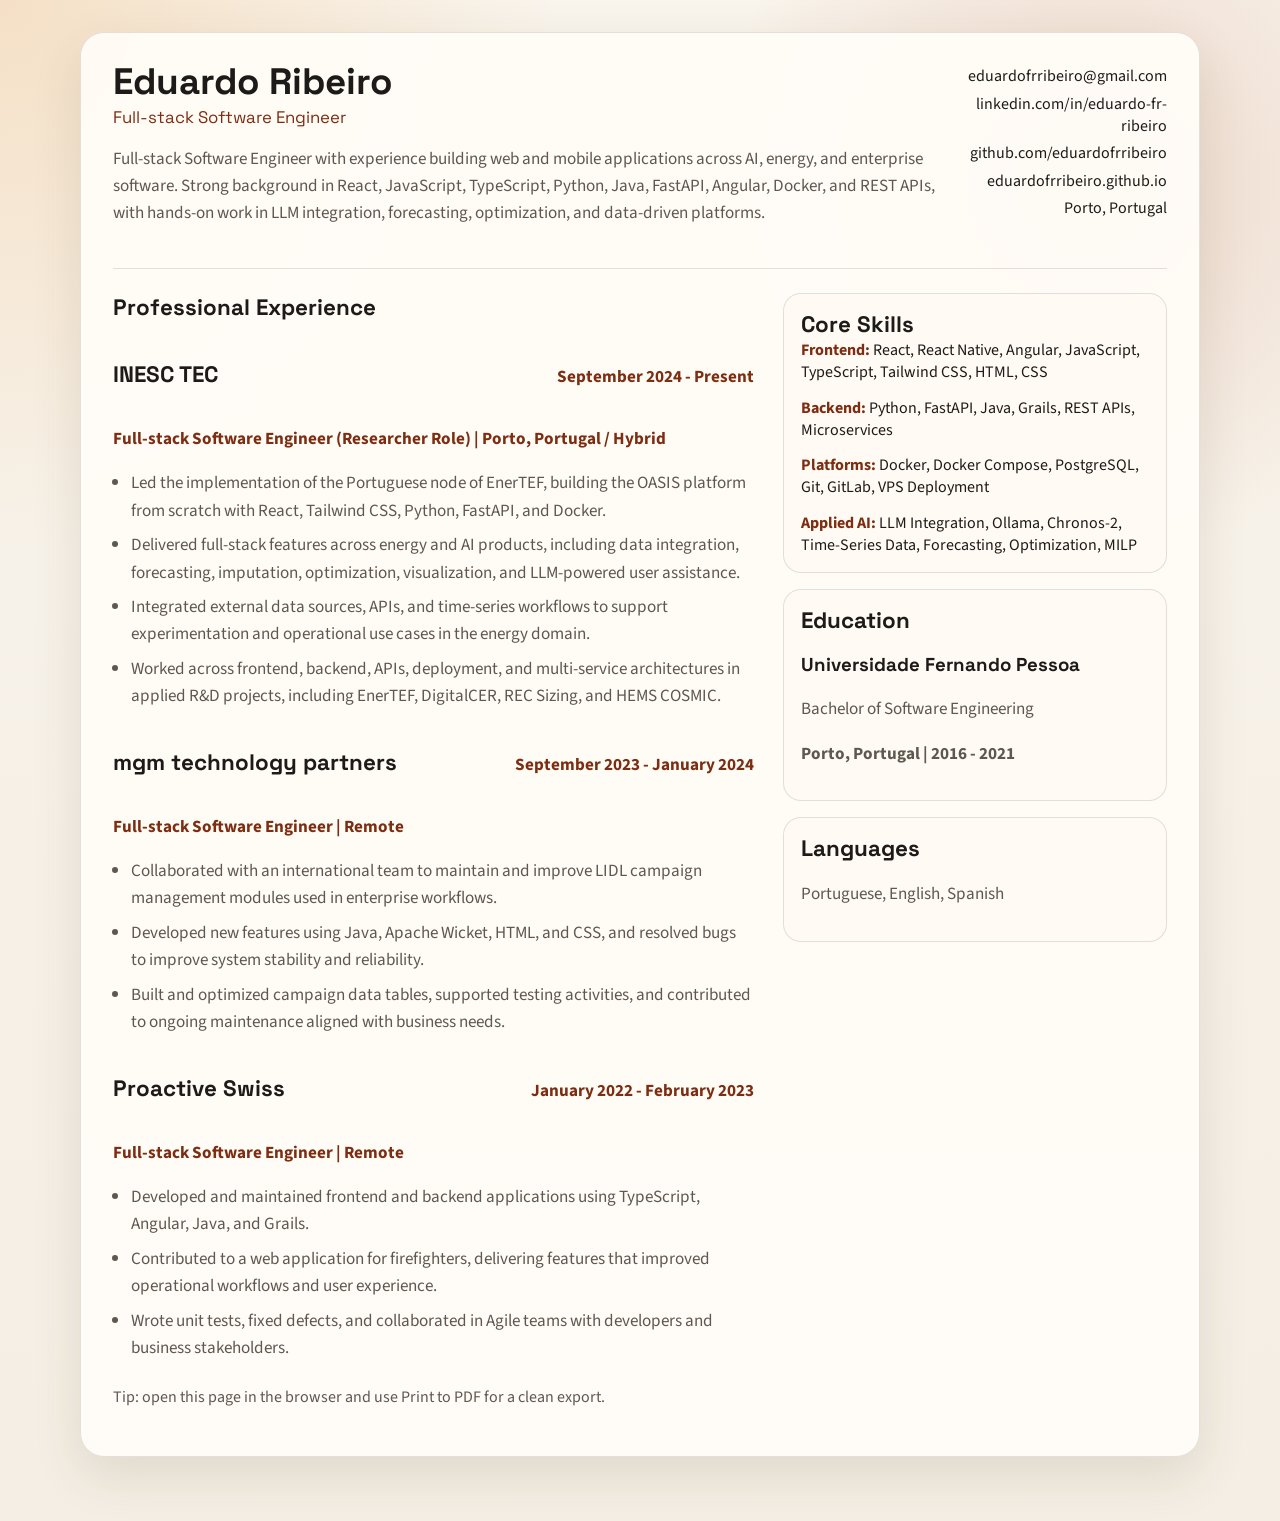
==== cv.html @ a7515d18 "Upgrade portfolio with case studies and printable CV" ====
<!DOCTYPE html>
<html lang="en">
<head>
  <meta charset="UTF-8">
  <meta name="viewport" content="width=device-width, initial-scale=1.0">
  <title>Eduardo Ribeiro | CV</title>
  <meta name="description" content="Printable CV of Eduardo Ribeiro.">
  <link rel="preconnect" href="https://fonts.googleapis.com">
  <link rel="preconnect" href="https://fonts.gstatic.com" crossorigin>
  <link href="https://fonts.googleapis.com/css2?family=Space+Grotesk:wght@400;500;700&family=Source+Sans+3:wght@400;600;700&display=swap" rel="stylesheet">
  <link rel="stylesheet" href="styles.css">
</head>
<body>
  <main class="cv-page">
    <section class="cv-sheet">
      <header class="cv-header">
        <div>
          <h1 class="cv-name">Eduardo Ribeiro</h1>
          <p class="cv-role">Full-stack Software Engineer</p>
          <p class="cv-summary">
            Full-stack Software Engineer with experience building web and mobile applications across AI, energy, and enterprise software.
            Strong background in React, JavaScript, TypeScript, Python, Java, FastAPI, Angular, Docker, and REST APIs, with hands-on
            work in LLM integration, forecasting, optimization, and data-driven platforms.
          </p>
        </div>
        <div class="cv-contact">
          <a href="mailto:eduardofrribeiro@gmail.com">eduardofrribeiro@gmail.com</a>
          <a href="https://www.linkedin.com/in/eduardo-fr-ribeiro">linkedin.com/in/eduardo-fr-ribeiro</a>
          <a href="https://github.com/eduardofrribeiro">github.com/eduardofrribeiro</a>
          <a href="https://eduardofrribeiro.github.io">eduardofrribeiro.github.io</a>
          <span>Porto, Portugal</span>
        </div>
      </header>

      <section class="cv-section cv-grid">
        <div>
          <article class="cv-item">
            <div class="cv-item-title-row">
              <h2>Professional Experience</h2>
            </div>
          </article>

          <article class="cv-item">
            <div class="cv-item-title-row">
              <h3>INESC TEC</h3>
              <p class="cv-meta">September 2024 - Present</p>
            </div>
            <p class="cv-meta">Full-stack Software Engineer (Researcher Role) | Porto, Portugal / Hybrid</p>
            <ul>
              <li>Led the implementation of the Portuguese node of EnerTEF, building the OASIS platform from scratch with React, Tailwind CSS, Python, FastAPI, and Docker.</li>
              <li>Delivered full-stack features across energy and AI products, including data integration, forecasting, imputation, optimization, visualization, and LLM-powered user assistance.</li>
              <li>Integrated external data sources, APIs, and time-series workflows to support experimentation and operational use cases in the energy domain.</li>
              <li>Worked across frontend, backend, APIs, deployment, and multi-service architectures in applied R&amp;D projects, including EnerTEF, DigitalCER, REC Sizing, and HEMS COSMIC.</li>
            </ul>
          </article>

          <article class="cv-item">
            <div class="cv-item-title-row">
              <h3>mgm technology partners</h3>
              <p class="cv-meta">September 2023 - January 2024</p>
            </div>
            <p class="cv-meta">Full-stack Software Engineer | Remote</p>
            <ul>
              <li>Collaborated with an international team to maintain and improve LIDL campaign management modules used in enterprise workflows.</li>
              <li>Developed new features using Java, Apache Wicket, HTML, and CSS, and resolved bugs to improve system stability and reliability.</li>
              <li>Built and optimized campaign data tables, supported testing activities, and contributed to ongoing maintenance aligned with business needs.</li>
            </ul>
          </article>

          <article class="cv-item">
            <div class="cv-item-title-row">
              <h3>Proactive Swiss</h3>
              <p class="cv-meta">January 2022 - February 2023</p>
            </div>
            <p class="cv-meta">Full-stack Software Engineer | Remote</p>
            <ul>
              <li>Developed and maintained frontend and backend applications using TypeScript, Angular, Java, and Grails.</li>
              <li>Contributed to a web application for firefighters, delivering features that improved operational workflows and user experience.</li>
              <li>Wrote unit tests, fixed defects, and collaborated in Agile teams with developers and business stakeholders.</li>
            </ul>
          </article>
        </div>

        <aside>
          <div class="cv-side-card">
            <h2>Core Skills</h2>
            <ul class="cv-skill-list">
              <li><strong>Frontend:</strong> React, React Native, Angular, JavaScript, TypeScript, Tailwind CSS, HTML, CSS</li>
              <li><strong>Backend:</strong> Python, FastAPI, Java, Grails, REST APIs, Microservices</li>
              <li><strong>Platforms:</strong> Docker, Docker Compose, PostgreSQL, Git, GitLab, VPS Deployment</li>
              <li><strong>Applied AI:</strong> LLM Integration, Ollama, Chronos-2, Time-Series Data, Forecasting, Optimization, MILP</li>
            </ul>
          </div>

          <div class="cv-side-card">
            <h2>Education</h2>
            <div class="cv-block">
              <h3>Universidade Fernando Pessoa</h3>
              <p>Bachelor of Software Engineering</p>
              <p class="cv-meta">Porto, Portugal | 2016 - 2021</p>
            </div>
          </div>

          <div class="cv-side-card">
            <h2>Languages</h2>
            <div class="cv-block">
              <p>Portuguese, English, Spanish</p>
            </div>
          </div>
        </aside>
      </section>

      <p class="cv-print-note">Tip: open this page in the browser and use Print to PDF for a clean export.</p>
    </section>
  </main>
</body>
</html>
---- styles.css ----
:root {
  --bg: #f6f1e8;
  --surface: rgba(255, 255, 255, 0.74);
  --surface-strong: #fffaf3;
  --surface-dark: #211d1a;
  --text: #1d1b19;
  --muted: #5e5850;
  --line: rgba(29, 27, 25, 0.12);
  --accent: #b5542f;
  --accent-dark: #7c2d12;
  --shadow: 0 18px 50px rgba(77, 57, 28, 0.12);
  --radius: 24px;
}

* { box-sizing: border-box; }
html { scroll-behavior: smooth; }
body {
  margin: 0;
  font-family: "Source Sans 3", sans-serif;
  color: var(--text);
  background:
    radial-gradient(circle at top left, rgba(240, 200, 152, 0.45), transparent 28%),
    radial-gradient(circle at 85% 12%, rgba(181, 84, 47, 0.18), transparent 22%),
    linear-gradient(180deg, #f9f4ec 0%, #f4eee4 100%);
}

a {
  color: inherit;
  text-decoration: none;
}

.hero,
.section,
.cv-page {
  width: min(1120px, calc(100% - 2rem));
  margin: 0 auto;
}

.hero {
  min-height: 100vh;
  padding: 1.25rem 0 4rem;
  display: flex;
  flex-direction: column;
}

.topbar {
  display: flex;
  justify-content: space-between;
  align-items: center;
  gap: 1rem;
  padding: 0.75rem 0;
}

.brand,
.nav-links a,
.button,
h1,
h2,
h3,
h4,
.cv-name,
.cv-role {
  font-family: "Space Grotesk", sans-serif;
}

.brand {
  font-weight: 700;
  font-size: 1.05rem;
}

.nav-links {
  display: flex;
  gap: 1.25rem;
  color: var(--muted);
}

.hero-content {
  margin: auto 0;
  max-width: 820px;
  padding: 4rem 0 2rem;
}

.eyebrow {
  margin: 0 0 0.75rem;
  font-size: 0.88rem;
  letter-spacing: 0.18em;
  text-transform: uppercase;
  color: var(--accent-dark);
  font-weight: 700;
}

h1 {
  margin: 0;
  font-size: clamp(3rem, 7vw, 5.7rem);
  line-height: 0.95;
  max-width: 12ch;
}

.intro,
.section-heading p,
.case-copy p,
.case-copy li,
.timeline p,
.story-panel p,
.cv-summary,
.cv-item li,
.cv-meta,
.cv-block p {
  color: var(--muted);
  font-size: 1.07rem;
  line-height: 1.6;
}

.intro {
  margin: 1.4rem 0 0;
  max-width: 60ch;
}

.hero-actions {
  display: flex;
  gap: 0.9rem;
  margin-top: 1.8rem;
  flex-wrap: wrap;
}

.button {
  display: inline-flex;
  align-items: center;
  justify-content: center;
  min-height: 48px;
  padding: 0 1.25rem;
  border-radius: 999px;
  font-weight: 700;
  transition: transform 180ms ease, background-color 180ms ease, color 180ms ease;
}

.button:hover { transform: translateY(-1px); }
.button.primary { background: var(--accent); color: #fff; }
.button.secondary { border: 1px solid rgba(124, 45, 18, 0.18); background: rgba(255, 250, 243, 0.72); }

.quick-facts {
  list-style: none;
  padding: 0;
  margin: 1.8rem 0 0;
  display: grid;
  gap: 0.6rem;
}

.quick-facts li {
  width: fit-content;
  padding: 0.55rem 0.9rem;
  border-radius: 999px;
  background: rgba(255, 250, 243, 0.8);
  border: 1px solid rgba(124, 45, 18, 0.09);
}

.section { padding: 2rem 0 4rem; }
.section-heading { margin-bottom: 2rem; }
.section-heading.narrow { max-width: 740px; }

h2 {
  margin: 0;
  font-size: clamp(2rem, 3vw, 3rem);
}

.case-study-list {
  display: grid;
  gap: 1.25rem;
}

.case-study,
.timeline article,
.story-panel,
.skills-panel,
.contact-card,
.cv-sheet {
  border: 1px solid var(--line);
  border-radius: var(--radius);
  background: var(--surface);
  box-shadow: var(--shadow);
}

.case-study {
  display: grid;
  grid-template-columns: 1.2fr 0.8fr;
  gap: 1.25rem;
  padding: 1.4rem;
  backdrop-filter: blur(10px);
}

.feature-case {
  background: linear-gradient(135deg, rgba(181, 84, 47, 0.08), rgba(255, 250, 243, 0.9)), var(--surface-strong);
}

.split-pair {
  grid-template-columns: 1fr 1fr;
}

.case-copy h3,
.timeline h3,
.skills-panel h3,
.cv-section h2,
.cv-item h3 {
  margin: 0;
  font-size: 1.4rem;
}

.case-copy h4 {
  margin: 0 0 0.35rem;
  font-size: 1rem;
}

.card-tag {
  display: inline-block;
  margin-bottom: 0.9rem;
  padding: 0.35rem 0.65rem;
  border-radius: 999px;
  background: rgba(181, 84, 47, 0.12);
  color: var(--accent-dark);
  font-size: 0.85rem;
  font-weight: 700;
}

.meta,
.timeline-date,
.visual-label,
.cv-meta,
.cv-skill-list strong {
  color: var(--accent-dark);
  font-weight: 700;
}

.case-columns {
  display: grid;
  grid-template-columns: 1fr 1fr;
  gap: 1rem;
  margin-top: 1rem;
}

.case-columns.compact {
  margin-bottom: 0.3rem;
}

.outcome-list,
.skills-list,
.cv-item ul,
.cv-skill-list {
  margin: 1rem 0 0;
  padding-left: 1.15rem;
}

.outcome-list li + li,
.skills-list li + li,
.cv-item li + li {
  margin-top: 0.45rem;
}

.case-visual {
  display: grid;
  gap: 1rem;
  align-content: start;
}

.case-visual.single {
  grid-template-rows: 1fr;
}

.visual-frame {
  min-height: 220px;
  padding: 1.2rem;
  border-radius: 20px;
  display: flex;
  flex-direction: column;
  justify-content: flex-end;
  gap: 0.5rem;
  border: 1px dashed rgba(124, 45, 18, 0.22);
}

.visual-frame.warm {
  background: linear-gradient(160deg, rgba(238, 188, 151, 0.55), rgba(255, 250, 243, 0.92));
}

.visual-frame.dark {
  background: linear-gradient(160deg, rgba(33, 29, 26, 0.98), rgba(74, 47, 36, 0.92));
  color: #f8f1e8;
}

.visual-frame.soft {
  background: linear-gradient(160deg, rgba(255, 250, 243, 0.95), rgba(232, 218, 199, 0.85));
}

.visual-frame p,
.visual-frame strong,
.visual-frame span {
  color: inherit;
}

.spotlight { padding-top: 3rem; }
.timeline {
  display: grid;
  grid-template-columns: repeat(3, 1fr);
  gap: 1rem;
}

.timeline article,
.story-panel,
.skills-panel,
.contact-card {
  padding: 1.25rem;
}

.two-column {
  display: grid;
  grid-template-columns: 1.2fr 0.8fr;
  gap: 1rem;
  align-items: start;
}

.skills-list {
  list-style: none;
  padding: 0;
}

.skills-list li {
  padding: 0.7rem 0;
  border-bottom: 1px solid var(--line);
}

.contact-card {
  display: flex;
  gap: 1rem;
  flex-wrap: wrap;
}

.contact-card a {
  min-height: 46px;
  display: inline-flex;
  align-items: center;
  padding: 0 1rem;
  border-radius: 999px;
  background: #fff;
  border: 1px solid var(--line);
}

.cv-page {
  padding: 2rem 0 4rem;
}

.cv-sheet {
  padding: 2rem;
  background: rgba(255, 252, 247, 0.94);
}

.cv-header {
  display: flex;
  justify-content: space-between;
  gap: 1.5rem;
  align-items: flex-start;
  padding-bottom: 1.5rem;
  border-bottom: 1px solid var(--line);
}

.cv-name {
  margin: 0;
  font-size: 2.3rem;
}

.cv-role {
  margin: 0.35rem 0 0;
  color: var(--accent-dark);
  font-size: 1.05rem;
}

.cv-contact {
  display: grid;
  gap: 0.35rem;
  justify-items: end;
  text-align: right;
}

.cv-section {
  padding-top: 1.5rem;
}

.cv-grid {
  display: grid;
  grid-template-columns: 1.5fr 0.9fr;
  gap: 1.8rem;
}

.cv-item + .cv-item {
  margin-top: 1.5rem;
}

.cv-item-title-row {
  display: flex;
  justify-content: space-between;
  gap: 1rem;
  align-items: baseline;
}

.cv-side-card {
  padding: 1rem 1.1rem;
  border-radius: 18px;
  background: rgba(255, 250, 243, 0.85);
  border: 1px solid var(--line);
}

.cv-side-card + .cv-side-card {
  margin-top: 1rem;
}

.cv-skill-list {
  list-style: none;
  padding: 0;
  margin: 0;
}

.cv-skill-list li + li {
  margin-top: 0.85rem;
}

.cv-print-note {
  margin-top: 1.5rem;
  color: var(--muted);
}

@media (max-width: 920px) {
  .case-study,
  .split-pair,
  .timeline,
  .two-column,
  .cv-grid,
  .cv-header {
    grid-template-columns: 1fr;
  }

  .timeline article {
    grid-column: span 1;
  }

  .cv-contact {
    justify-items: start;
    text-align: left;
  }
}

@media (max-width: 640px) {
  .hero {
    min-height: auto;
    padding-bottom: 2.5rem;
  }

  .topbar {
    flex-direction: column;
    align-items: flex-start;
  }

  .nav-links {
    flex-wrap: wrap;
    gap: 0.85rem;
  }

  h1 { max-width: none; }
  .hero-content { padding-top: 2.5rem; }
  .case-columns,
  .cv-item-title-row { grid-template-columns: 1fr; display: grid; }
}

@media print {
  body {
    background: #fff;
  }

  .cv-page {
    width: 100%;
    margin: 0;
    padding: 0;
  }

  .cv-sheet {
    border: none;
    box-shadow: none;
    padding: 0;
  }

  .cv-print-note {
    display: none;
  }
}
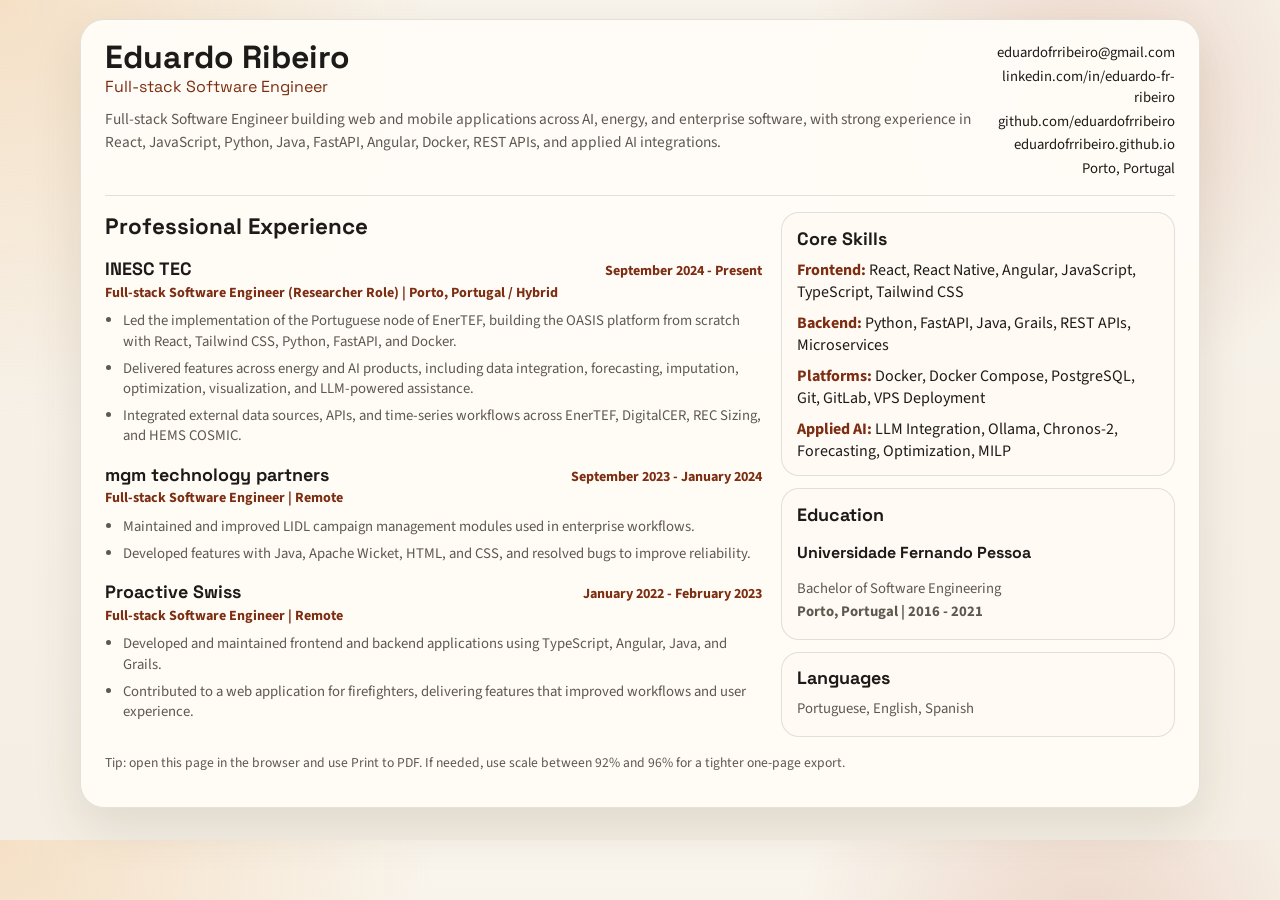
==== commit 5ecc45ca: "Add project screenshots and refine portfolio and CV" ====
--- a/cv.html
+++ b/cv.html
@@ -18,9 +18,7 @@
           <h1 class="cv-name">Eduardo Ribeiro</h1>
           <p class="cv-role">Full-stack Software Engineer</p>
           <p class="cv-summary">
-            Full-stack Software Engineer with experience building web and mobile applications across AI, energy, and enterprise software.
-            Strong background in React, JavaScript, TypeScript, Python, Java, FastAPI, Angular, Docker, and REST APIs, with hands-on
-            work in LLM integration, forecasting, optimization, and data-driven platforms.
+            Full-stack Software Engineer building web and mobile applications across AI, energy, and enterprise software, with strong experience in React, JavaScript, Python, Java, FastAPI, Angular, Docker, REST APIs, and applied AI integrations.
           </p>
         </div>
         <div class="cv-contact">
@@ -48,9 +46,8 @@
             <p class="cv-meta">Full-stack Software Engineer (Researcher Role) | Porto, Portugal / Hybrid</p>
             <ul>
               <li>Led the implementation of the Portuguese node of EnerTEF, building the OASIS platform from scratch with React, Tailwind CSS, Python, FastAPI, and Docker.</li>
-              <li>Delivered full-stack features across energy and AI products, including data integration, forecasting, imputation, optimization, visualization, and LLM-powered user assistance.</li>
-              <li>Integrated external data sources, APIs, and time-series workflows to support experimentation and operational use cases in the energy domain.</li>
-              <li>Worked across frontend, backend, APIs, deployment, and multi-service architectures in applied R&amp;D projects, including EnerTEF, DigitalCER, REC Sizing, and HEMS COSMIC.</li>
+              <li>Delivered features across energy and AI products, including data integration, forecasting, imputation, optimization, visualization, and LLM-powered assistance.</li>
+              <li>Integrated external data sources, APIs, and time-series workflows across EnerTEF, DigitalCER, REC Sizing, and HEMS COSMIC.</li>
             </ul>
           </article>
 
@@ -61,9 +58,8 @@
             </div>
             <p class="cv-meta">Full-stack Software Engineer | Remote</p>
             <ul>
-              <li>Collaborated with an international team to maintain and improve LIDL campaign management modules used in enterprise workflows.</li>
-              <li>Developed new features using Java, Apache Wicket, HTML, and CSS, and resolved bugs to improve system stability and reliability.</li>
-              <li>Built and optimized campaign data tables, supported testing activities, and contributed to ongoing maintenance aligned with business needs.</li>
+              <li>Maintained and improved LIDL campaign management modules used in enterprise workflows.</li>
+              <li>Developed features with Java, Apache Wicket, HTML, and CSS, and resolved bugs to improve reliability.</li>
             </ul>
           </article>
 
@@ -75,8 +71,7 @@
             <p class="cv-meta">Full-stack Software Engineer | Remote</p>
             <ul>
               <li>Developed and maintained frontend and backend applications using TypeScript, Angular, Java, and Grails.</li>
-              <li>Contributed to a web application for firefighters, delivering features that improved operational workflows and user experience.</li>
-              <li>Wrote unit tests, fixed defects, and collaborated in Agile teams with developers and business stakeholders.</li>
+              <li>Contributed to a web application for firefighters, delivering features that improved workflows and user experience.</li>
             </ul>
           </article>
         </div>
@@ -85,10 +80,10 @@
           <div class="cv-side-card">
             <h2>Core Skills</h2>
             <ul class="cv-skill-list">
-              <li><strong>Frontend:</strong> React, React Native, Angular, JavaScript, TypeScript, Tailwind CSS, HTML, CSS</li>
+              <li><strong>Frontend:</strong> React, React Native, Angular, JavaScript, TypeScript, Tailwind CSS</li>
               <li><strong>Backend:</strong> Python, FastAPI, Java, Grails, REST APIs, Microservices</li>
               <li><strong>Platforms:</strong> Docker, Docker Compose, PostgreSQL, Git, GitLab, VPS Deployment</li>
-              <li><strong>Applied AI:</strong> LLM Integration, Ollama, Chronos-2, Time-Series Data, Forecasting, Optimization, MILP</li>
+              <li><strong>Applied AI:</strong> LLM Integration, Ollama, Chronos-2, Forecasting, Optimization, MILP</li>
             </ul>
           </div>
 
@@ -110,7 +105,7 @@
         </aside>
       </section>
 
-      <p class="cv-print-note">Tip: open this page in the browser and use Print to PDF for a clean export.</p>
+      <p class="cv-print-note">Tip: open this page in the browser and use Print to PDF. If needed, use scale between 92% and 96% for a tighter one-page export.</p>
     </section>
   </main>
 </body>
--- a/styles.css
+++ b/styles.css
@@ -1,8 +1,7 @@
-:root {
+ :root {
   --bg: #f6f1e8;
   --surface: rgba(255, 255, 255, 0.74);
   --surface-strong: #fffaf3;
-  --surface-dark: #211d1a;
   --text: #1d1b19;
   --muted: #5e5850;
   --line: rgba(29, 27, 25, 0.12);
@@ -24,10 +23,7 @@
     linear-gradient(180deg, #f9f4ec 0%, #f4eee4 100%);
 }
 
-a {
-  color: inherit;
-  text-decoration: none;
-}
+a { color: inherit; text-decoration: none; }
 
 .hero,
 .section,
@@ -63,16 +59,8 @@
   font-family: "Space Grotesk", sans-serif;
 }
 
-.brand {
-  font-weight: 700;
-  font-size: 1.05rem;
-}
-
-.nav-links {
-  display: flex;
-  gap: 1.25rem;
-  color: var(--muted);
-}
+.brand { font-weight: 700; font-size: 1.05rem; }
+.nav-links { display: flex; gap: 1.25rem; color: var(--muted); }
 
 .hero-content {
   margin: auto 0;
@@ -105,16 +93,14 @@
 .cv-summary,
 .cv-item li,
 .cv-meta,
-.cv-block p {
+.cv-block p,
+figcaption {
   color: var(--muted);
-  font-size: 1.07rem;
-  line-height: 1.6;
-}
-
-.intro {
-  margin: 1.4rem 0 0;
-  max-width: 60ch;
-}
+  font-size: 1.03rem;
+  line-height: 1.55;
+}
+
+.intro { margin: 1.4rem 0 0; max-width: 60ch; }
 
 .hero-actions {
   display: flex;
@@ -158,15 +144,9 @@
 .section-heading { margin-bottom: 2rem; }
 .section-heading.narrow { max-width: 740px; }
 
-h2 {
-  margin: 0;
-  font-size: clamp(2rem, 3vw, 3rem);
-}
-
-.case-study-list {
-  display: grid;
-  gap: 1.25rem;
-}
+h2 { margin: 0; font-size: clamp(2rem, 3vw, 3rem); }
+
+.case-study-list { display: grid; gap: 1.25rem; }
 
 .case-study,
 .timeline article,
@@ -189,12 +169,11 @@
 }
 
 .feature-case {
-  background: linear-gradient(135deg, rgba(181, 84, 47, 0.08), rgba(255, 250, 243, 0.9)), var(--surface-strong);
-}
-
-.split-pair {
-  grid-template-columns: 1fr 1fr;
-}
+  background: linear-gradient(135deg, rgba(181, 84, 47, 0.08), rgba(255, 250, 243, 0.9)), #fffaf3;
+}
+
+.split-pair { grid-template-columns: 1fr 1fr; }
+.project-pair { align-items: start; }
 
 .case-copy h3,
 .timeline h3,
@@ -205,10 +184,7 @@
   font-size: 1.4rem;
 }
 
-.case-copy h4 {
-  margin: 0 0 0.35rem;
-  font-size: 1rem;
-}
+.case-copy h4 { margin: 0 0 0.35rem; font-size: 1rem; }
 
 .card-tag {
   display: inline-block;
@@ -223,7 +199,6 @@
 
 .meta,
 .timeline-date,
-.visual-label,
 .cv-meta,
 .cv-skill-list strong {
   color: var(--accent-dark);
@@ -235,10 +210,6 @@
   grid-template-columns: 1fr 1fr;
   gap: 1rem;
   margin-top: 1rem;
-}
-
-.case-columns.compact {
-  margin-bottom: 0.3rem;
 }
 
 .outcome-list,
@@ -251,63 +222,42 @@
 
 .outcome-list li + li,
 .skills-list li + li,
-.cv-item li + li {
-  margin-top: 0.45rem;
-}
-
-.case-visual {
-  display: grid;
-  gap: 1rem;
-  align-content: start;
-}
-
-.case-visual.single {
-  grid-template-rows: 1fr;
-}
-
-.visual-frame {
-  min-height: 220px;
-  padding: 1.2rem;
+.cv-item li + li { margin-top: 0.42rem; }
+.case-visual { display: grid; gap: 1rem; align-content: start; }
+.with-image { display: grid; gap: 1rem; }
+.mobile-showcase { grid-template-columns: 1fr 220px; align-items: start; }
+
+.image-card {
+  margin: 0;
   border-radius: 20px;
-  display: flex;
-  flex-direction: column;
-  justify-content: flex-end;
-  gap: 0.5rem;
-  border: 1px dashed rgba(124, 45, 18, 0.22);
-}
-
-.visual-frame.warm {
-  background: linear-gradient(160deg, rgba(238, 188, 151, 0.55), rgba(255, 250, 243, 0.92));
-}
-
-.visual-frame.dark {
-  background: linear-gradient(160deg, rgba(33, 29, 26, 0.98), rgba(74, 47, 36, 0.92));
-  color: #f8f1e8;
-}
-
-.visual-frame.soft {
-  background: linear-gradient(160deg, rgba(255, 250, 243, 0.95), rgba(232, 218, 199, 0.85));
-}
-
-.visual-frame p,
-.visual-frame strong,
-.visual-frame span {
-  color: inherit;
-}
+  overflow: hidden;
+  background: rgba(255, 250, 243, 0.9);
+  border: 1px solid rgba(124, 45, 18, 0.14);
+}
+
+.image-card img {
+  display: block;
+  width: 100%;
+  height: 100%;
+  object-fit: cover;
+}
+
+.image-card figcaption {
+  padding: 0.85rem 1rem 1rem;
+  font-size: 0.95rem;
+}
+
+.image-card.wide img { aspect-ratio: 16 / 9; }
+.image-card.mid img { aspect-ratio: 16 / 9; }
+.image-card.tall img { aspect-ratio: 16 / 9; }
+.image-card.phone-shot img { aspect-ratio: 9 / 16; object-fit: contain; background: linear-gradient(180deg, #f6f1e8, #ffffff); }
 
 .spotlight { padding-top: 3rem; }
-.timeline {
-  display: grid;
-  grid-template-columns: repeat(3, 1fr);
-  gap: 1rem;
-}
-
+.timeline { display: grid; grid-template-columns: repeat(3, 1fr); gap: 1rem; }
 .timeline article,
 .story-panel,
 .skills-panel,
-.contact-card {
-  padding: 1.25rem;
-}
+.contact-card { padding: 1.25rem; }
 
 .two-column {
   display: grid;
@@ -316,15 +266,8 @@
   align-items: start;
 }
 
-.skills-list {
-  list-style: none;
-  padding: 0;
-}
-
-.skills-list li {
-  padding: 0.7rem 0;
-  border-bottom: 1px solid var(--line);
-}
+.skills-list { list-style: none; padding: 0; }
+.skills-list li { padding: 0.7rem 0; border-bottom: 1px solid var(--line); }
 
 .contact-card {
   display: flex;
@@ -342,55 +285,36 @@
   border: 1px solid var(--line);
 }
 
-.cv-page {
-  padding: 2rem 0 4rem;
-}
-
+.cv-page { padding: 1.2rem 0 2rem; }
 .cv-sheet {
-  padding: 2rem;
-  background: rgba(255, 252, 247, 0.94);
+  padding: 1.35rem 1.5rem;
+  background: rgba(255, 252, 247, 0.96);
 }
 
 .cv-header {
   display: flex;
   justify-content: space-between;
-  gap: 1.5rem;
+  gap: 1.2rem;
   align-items: flex-start;
-  padding-bottom: 1.5rem;
+  padding-bottom: 1rem;
   border-bottom: 1px solid var(--line);
 }
 
-.cv-name {
-  margin: 0;
-  font-size: 2.3rem;
-}
-
-.cv-role {
-  margin: 0.35rem 0 0;
-  color: var(--accent-dark);
-  font-size: 1.05rem;
-}
+.cv-name { margin: 0; font-size: 2rem; }
+.cv-role { margin: 0.25rem 0 0; color: var(--accent-dark); font-size: 1rem; }
+.cv-summary { margin: 0.7rem 0 0; font-size: 0.96rem; line-height: 1.45; }
 
 .cv-contact {
   display: grid;
-  gap: 0.35rem;
+  gap: 0.18rem;
   justify-items: end;
   text-align: right;
-}
-
-.cv-section {
-  padding-top: 1.5rem;
-}
-
-.cv-grid {
-  display: grid;
-  grid-template-columns: 1.5fr 0.9fr;
-  gap: 1.8rem;
-}
-
-.cv-item + .cv-item {
-  margin-top: 1.5rem;
-}
+  font-size: 0.92rem;
+}
+
+.cv-section { padding-top: 1rem; }
+.cv-grid { display: grid; grid-template-columns: 1.5fr 0.9fr; gap: 1.2rem; }
+.cv-item + .cv-item { margin-top: 1rem; }
 
 .cv-item-title-row {
   display: flex;
@@ -399,31 +323,25 @@
   align-items: baseline;
 }
 
+.cv-item h3 { font-size: 1.12rem; }
+.cv-meta { margin: 0.15rem 0 0; font-size: 0.88rem; line-height: 1.35; }
+.cv-item ul { margin-top: 0.55rem; }
+.cv-item li { font-size: 0.92rem; line-height: 1.38; }
+
 .cv-side-card {
-  padding: 1rem 1.1rem;
+  padding: 0.85rem 0.95rem;
   border-radius: 18px;
-  background: rgba(255, 250, 243, 0.85);
+  background: rgba(255, 250, 243, 0.88);
   border: 1px solid var(--line);
 }
 
-.cv-side-card + .cv-side-card {
-  margin-top: 1rem;
-}
-
-.cv-skill-list {
-  list-style: none;
-  padding: 0;
-  margin: 0;
-}
-
-.cv-skill-list li + li {
-  margin-top: 0.85rem;
-}
-
-.cv-print-note {
-  margin-top: 1.5rem;
-  color: var(--muted);
-}
+.cv-side-card + .cv-side-card { margin-top: 0.75rem; }
+.cv-side-card h2 { font-size: 1.12rem; margin-bottom: 0.6rem; }
+.cv-skill-list { list-style: none; padding: 0; margin: 0; }
+.cv-skill-list li + li { margin-top: 0.55rem; }
+.cv-block h3 { font-size: 1rem; }
+.cv-block p { margin: 0.2rem 0; font-size: 0.92rem; line-height: 1.35; }
+.cv-print-note { margin-top: 1rem; color: var(--muted); font-size: 0.85rem; }
 
 @media (max-width: 920px) {
   .case-study,
@@ -431,36 +349,18 @@
   .timeline,
   .two-column,
   .cv-grid,
-  .cv-header {
+  .cv-header,
+  .mobile-showcase {
     grid-template-columns: 1fr;
   }
 
-  .timeline article {
-    grid-column: span 1;
-  }
-
-  .cv-contact {
-    justify-items: start;
-    text-align: left;
-  }
+  .cv-contact { justify-items: start; text-align: left; }
 }
 
 @media (max-width: 640px) {
-  .hero {
-    min-height: auto;
-    padding-bottom: 2.5rem;
-  }
-
-  .topbar {
-    flex-direction: column;
-    align-items: flex-start;
-  }
-
-  .nav-links {
-    flex-wrap: wrap;
-    gap: 0.85rem;
-  }
-
+  .hero { min-height: auto; padding-bottom: 2.5rem; }
+  .topbar { flex-direction: column; align-items: flex-start; }
+  .nav-links { flex-wrap: wrap; gap: 0.85rem; }
   h1 { max-width: none; }
   .hero-content { padding-top: 2.5rem; }
   .case-columns,
@@ -468,23 +368,10 @@
 }
 
 @media print {
-  body {
-    background: #fff;
-  }
-
-  .cv-page {
-    width: 100%;
-    margin: 0;
-    padding: 0;
-  }
-
-  .cv-sheet {
-    border: none;
-    box-shadow: none;
-    padding: 0;
-  }
-
-  .cv-print-note {
-    display: none;
-  }
-}
+  body { background: #fff; }
+  .cv-page { width: 100%; margin: 0; padding: 0; }
+  .cv-sheet { border: none; box-shadow: none; padding: 0; }
+  .cv-print-note { display: none; }
+  .cv-summary { font-size: 0.9rem; }
+  .cv-item li { font-size: 0.86rem; }
+}
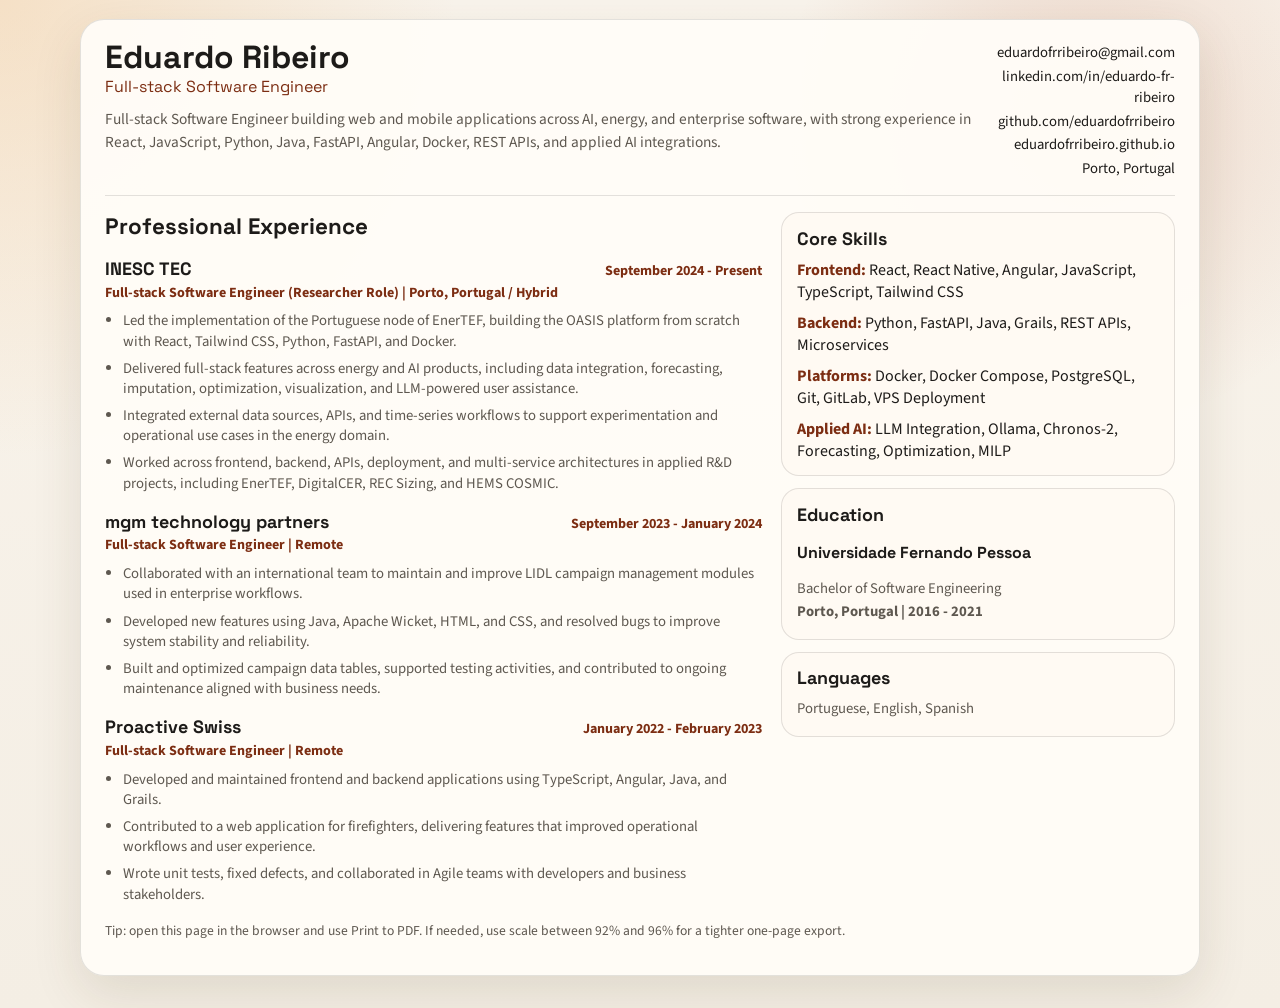
==== commit 934fb8cc: "Refine CV content for clarity and detail" ====
--- a/cv.html
+++ b/cv.html
@@ -46,8 +46,9 @@
             <p class="cv-meta">Full-stack Software Engineer (Researcher Role) | Porto, Portugal / Hybrid</p>
             <ul>
               <li>Led the implementation of the Portuguese node of EnerTEF, building the OASIS platform from scratch with React, Tailwind CSS, Python, FastAPI, and Docker.</li>
-              <li>Delivered features across energy and AI products, including data integration, forecasting, imputation, optimization, visualization, and LLM-powered assistance.</li>
-              <li>Integrated external data sources, APIs, and time-series workflows across EnerTEF, DigitalCER, REC Sizing, and HEMS COSMIC.</li>
+              <li>Delivered full-stack features across energy and AI products, including data integration, forecasting, imputation, optimization, visualization, and LLM-powered user assistance.</li>
+              <li>Integrated external data sources, APIs, and time-series workflows to support experimentation and operational use cases in the energy domain.</li>
+              <li>Worked across frontend, backend, APIs, deployment, and multi-service architectures in applied R&D projects, including EnerTEF, DigitalCER, REC Sizing, and HEMS COSMIC.</li>
             </ul>
           </article>
 
@@ -58,8 +59,9 @@
             </div>
             <p class="cv-meta">Full-stack Software Engineer | Remote</p>
             <ul>
-              <li>Maintained and improved LIDL campaign management modules used in enterprise workflows.</li>
-              <li>Developed features with Java, Apache Wicket, HTML, and CSS, and resolved bugs to improve reliability.</li>
+              <li>Collaborated with an international team to maintain and improve LIDL campaign management modules used in enterprise workflows.</li>
+              <li>Developed new features using Java, Apache Wicket, HTML, and CSS, and resolved bugs to improve system stability and reliability.</li>
+              <li>Built and optimized campaign data tables, supported testing activities, and contributed to ongoing maintenance aligned with business needs.</li>
             </ul>
           </article>
 
@@ -71,7 +73,8 @@
             <p class="cv-meta">Full-stack Software Engineer | Remote</p>
             <ul>
               <li>Developed and maintained frontend and backend applications using TypeScript, Angular, Java, and Grails.</li>
-              <li>Contributed to a web application for firefighters, delivering features that improved workflows and user experience.</li>
+              <li>Contributed to a web application for firefighters, delivering features that improved operational workflows and user experience.</li>
+              <li>Wrote unit tests, fixed defects, and collaborated in Agile teams with developers and business stakeholders.</li>
             </ul>
           </article>
         </div>
--- a/styles.css
+++ b/styles.css
@@ -13,6 +13,12 @@
 
 * { box-sizing: border-box; }
 html { scroll-behavior: smooth; }
+html, body {
+  width: 100%;
+  max-width: 100%;
+  overflow-x: clip;
+}
+
 body {
   margin: 0;
   font-family: "Source Sans 3", sans-serif;
@@ -28,7 +34,8 @@
 .hero,
 .section,
 .cv-page {
-  width: min(1120px, calc(100% - 2rem));
+  width: min(1120px, calc(100vw - 2rem));
+  max-width: calc(100vw - 2rem);
   margin: 0 auto;
 }
 
@@ -162,18 +169,26 @@
 
 .case-study {
   display: grid;
-  grid-template-columns: 1.2fr 0.8fr;
-  gap: 1.25rem;
-  padding: 1.4rem;
+  grid-template-columns: minmax(0, 1fr) minmax(0, 0.92fr);
+  gap: 1.1rem;
+  padding: 1.25rem;
   backdrop-filter: blur(10px);
+  overflow: clip;
+  isolation: isolate;
 }
 
 .feature-case {
   background: linear-gradient(135deg, rgba(181, 84, 47, 0.08), rgba(255, 250, 243, 0.9)), #fffaf3;
 }
 
-.split-pair { grid-template-columns: 1fr 1fr; }
+.split-pair { grid-template-columns: repeat(2, minmax(0, 1fr)); overflow: clip; }
 .project-pair { align-items: start; }
+
+.case-copy,
+.case-visual,
+.image-card {
+  min-width: 0;
+}
 
 .case-copy h3,
 .timeline h3,
@@ -223,34 +238,158 @@
 .outcome-list li + li,
 .skills-list li + li,
 .cv-item li + li { margin-top: 0.42rem; }
-.case-visual { display: grid; gap: 1rem; align-content: start; }
-.with-image { display: grid; gap: 1rem; }
-.mobile-showcase { grid-template-columns: 1fr 220px; align-items: start; }
+.case-visual { display: grid; gap: 1rem; align-content: start; min-width: 0; }
+.with-image { display: grid; gap: 1rem; min-width: 0; }
+.mobile-showcase { grid-template-columns: minmax(0, 1fr) 190px; align-items: start; }
+.polished-case {
+  grid-template-columns: 1fr;
+  background: linear-gradient(180deg, rgba(255, 252, 247, 0.96), rgba(255, 248, 240, 0.86));
+}
+.rec-case {
+  min-height: 760px;
+}
+
+
+.polished-copy {
+  grid-template-columns: minmax(0, 1fr) minmax(320px, 0.88fr);
+  gap: 1.25rem;
+  align-items: start;
+}
+
+.mobile-case {
+  grid-template-columns: 1fr;
+  background: linear-gradient(180deg, rgba(255, 252, 247, 0.96), rgba(247, 244, 239, 0.9));
+}
+
+.mobile-polish {
+  grid-template-columns: minmax(0, 1fr) 220px;
+  gap: 1.4rem;
+  align-items: start;
+}
+
+.dual-shot-stack {
+  display: grid;
+  grid-template-columns: 1fr;
+  gap: 1rem;
+  align-items: start;
+}
+
+.widescreen-shot {
+  max-width: 100%;
+  align-self: start;
+}
+
+.widescreen-shot img {
+  aspect-ratio: 16 / 9;
+}
+
+.elevated-shot {
+  transform: translateY(4px);
+}
+
+.premium-phone {
+  max-width: 260px;
+  justify-self: start;
+  align-self: stretch;
+  margin-left: -0.15rem;
+  background: linear-gradient(180deg, rgba(255,255,255,0.98), rgba(248, 242, 234, 0.95));
+}
+
+
 
 .image-card {
   margin: 0;
+  width: 100%;
+  max-width: 100%;
   border-radius: 20px;
   overflow: hidden;
   background: rgba(255, 250, 243, 0.9);
   border: 1px solid rgba(124, 45, 18, 0.14);
+  box-shadow: 0 18px 42px rgba(73, 48, 22, 0.12);
+  contain: layout paint;
 }
 
 .image-card img {
   display: block;
   width: 100%;
-  height: 100%;
+  max-width: 100%;
+  height: auto;
   object-fit: cover;
+  vertical-align: middle;
 }
 
 .image-card figcaption {
-  padding: 0.85rem 1rem 1rem;
-  font-size: 0.95rem;
-}
-
+  padding: 0.8rem 0.95rem 0.95rem;
+  font-size: 0.9rem;
+}
+.image-card.no-caption figcaption {
+  display: none;
+}
+
+.image-card.no-caption {
+  padding-bottom: 0;
+}
+
+.soft-shot {
+  transform: translateY(18px);
+}
+
+.mobile-polish {
+  grid-template-columns: minmax(0, 1fr) 260px;
+  gap: 1rem;
+  align-items: stretch;
+}
+
+.mobile-polish > div {
+  align-self: center;
+}
+
+
+.image-card.wide { max-width: 100%; }
 .image-card.wide img { aspect-ratio: 16 / 9; }
-.image-card.mid img { aspect-ratio: 16 / 9; }
-.image-card.tall img { aspect-ratio: 16 / 9; }
-.image-card.phone-shot img { aspect-ratio: 9 / 16; object-fit: contain; background: linear-gradient(180deg, #f6f1e8, #ffffff); }
+.image-card.mid { max-width: 100%; }
+.image-card.mid img { aspect-ratio: 16 / 10; }
+.image-card.tall { max-width: min(100%, 480px); }
+.image-card.tall img { aspect-ratio: 16 / 10; }
+.image-card.phone-shot { max-width: 170px; justify-self: center; }
+.image-card.phone-shot img { aspect-ratio: 9 / 16; object-fit: contain; background: linear-gradient(180deg, #f6f1e8, #ffffff); height: 100%; }
+
+.showcase-visual {
+  grid-template-columns: 1fr;
+  max-width: 100%;
+  overflow: clip;
+}
+
+.showcase-visual {
+  gap: 0.75rem;
+}
+
+.showcase-visual .image-card {
+  box-shadow: none;
+  background: rgba(255, 253, 249, 0.96);
+}
+
+.showcase-visual .image-card + .image-card {
+  margin-top: -0.1rem;
+}
+
+.showcase-visual .image-card figcaption {
+  padding-top: 0.7rem;
+}
+
+
+.showcase-visual .image-card.wide {
+  max-width: 100%;
+}
+
+.centered-visual {
+  align-items: center;
+}
+
+.centered-visual .image-card {
+  max-width: 520px;
+  justify-self: center;
+}
 
 .spotlight { padding-top: 3rem; }
 .timeline { display: grid; grid-template-columns: repeat(3, 1fr); gap: 1rem; }
@@ -350,8 +489,19 @@
   .two-column,
   .cv-grid,
   .cv-header,
-  .mobile-showcase {
-    grid-template-columns: 1fr;
+  .mobile-showcase,
+  .case-study {
+    padding: 1rem;
+  }
+
+  .case-visual,
+  .centered-visual .image-card,
+  .image-card.phone-shot,
+  .image-card.tall,
+  .premium-phone {
+    max-width: 100%;
+    justify-self: stretch;
+    margin-left: 0;
   }
 
   .cv-contact { justify-items: start; text-align: left; }
@@ -375,3 +525,4 @@
   .cv-summary { font-size: 0.9rem; }
   .cv-item li { font-size: 0.86rem; }
 }
+
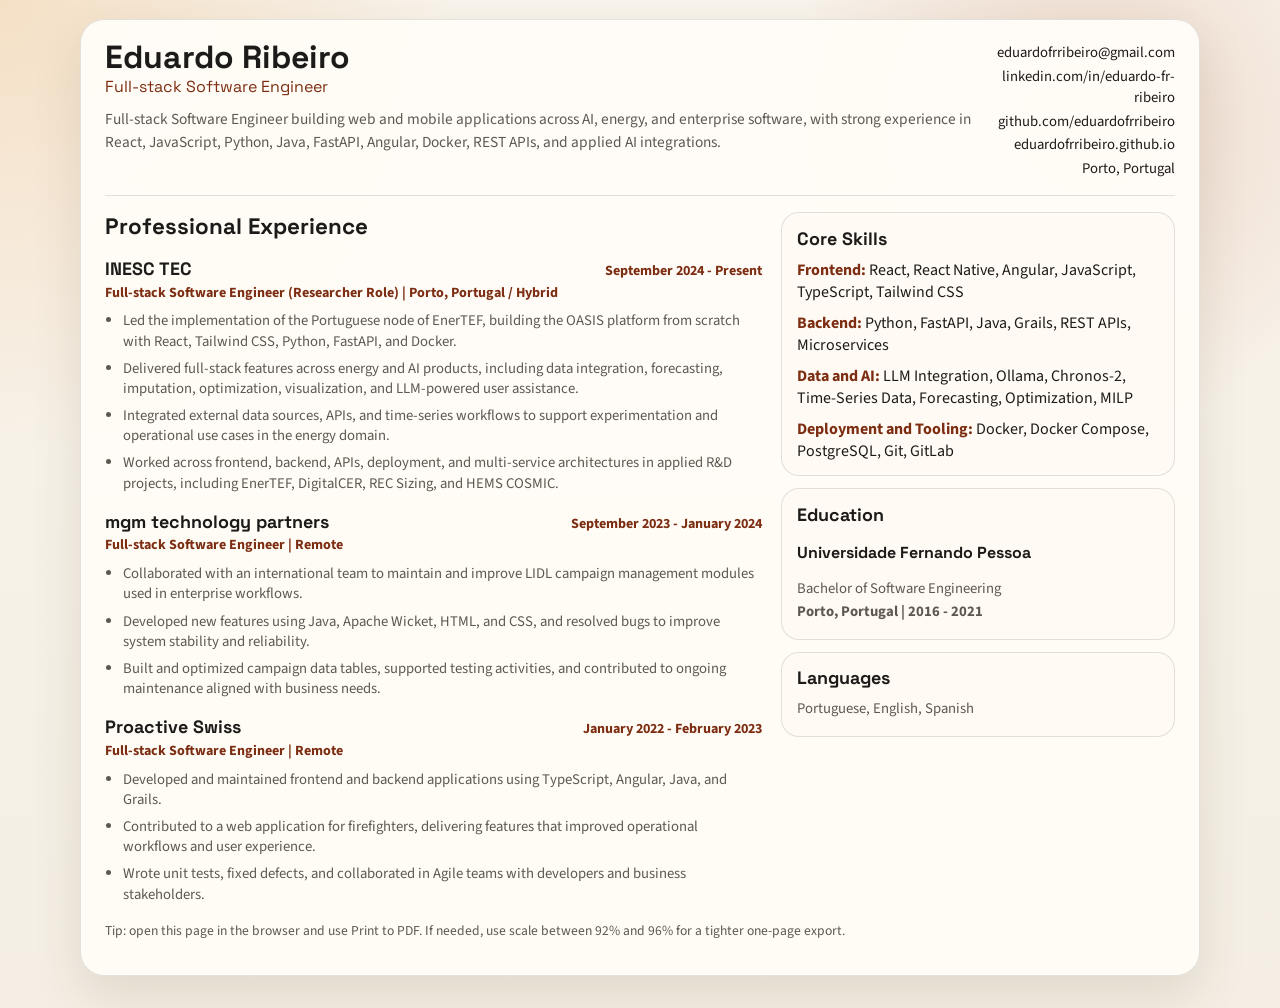
==== commit 55df9631: "Update skill categories in cv.html" ====
--- a/cv.html
+++ b/cv.html
@@ -85,8 +85,8 @@
             <ul class="cv-skill-list">
               <li><strong>Frontend:</strong> React, React Native, Angular, JavaScript, TypeScript, Tailwind CSS</li>
               <li><strong>Backend:</strong> Python, FastAPI, Java, Grails, REST APIs, Microservices</li>
-              <li><strong>Platforms:</strong> Docker, Docker Compose, PostgreSQL, Git, GitLab, VPS Deployment</li>
-              <li><strong>Applied AI:</strong> LLM Integration, Ollama, Chronos-2, Forecasting, Optimization, MILP</li>
+              <li><strong>Data and AI:</strong>  LLM Integration, Ollama, Chronos-2, Time-Series Data, Forecasting, Optimization, MILP</li>
+              <li><strong>Deployment and Tooling:</strong> Docker, Docker Compose, PostgreSQL, Git, GitLab</li>
             </ul>
           </div>
 
